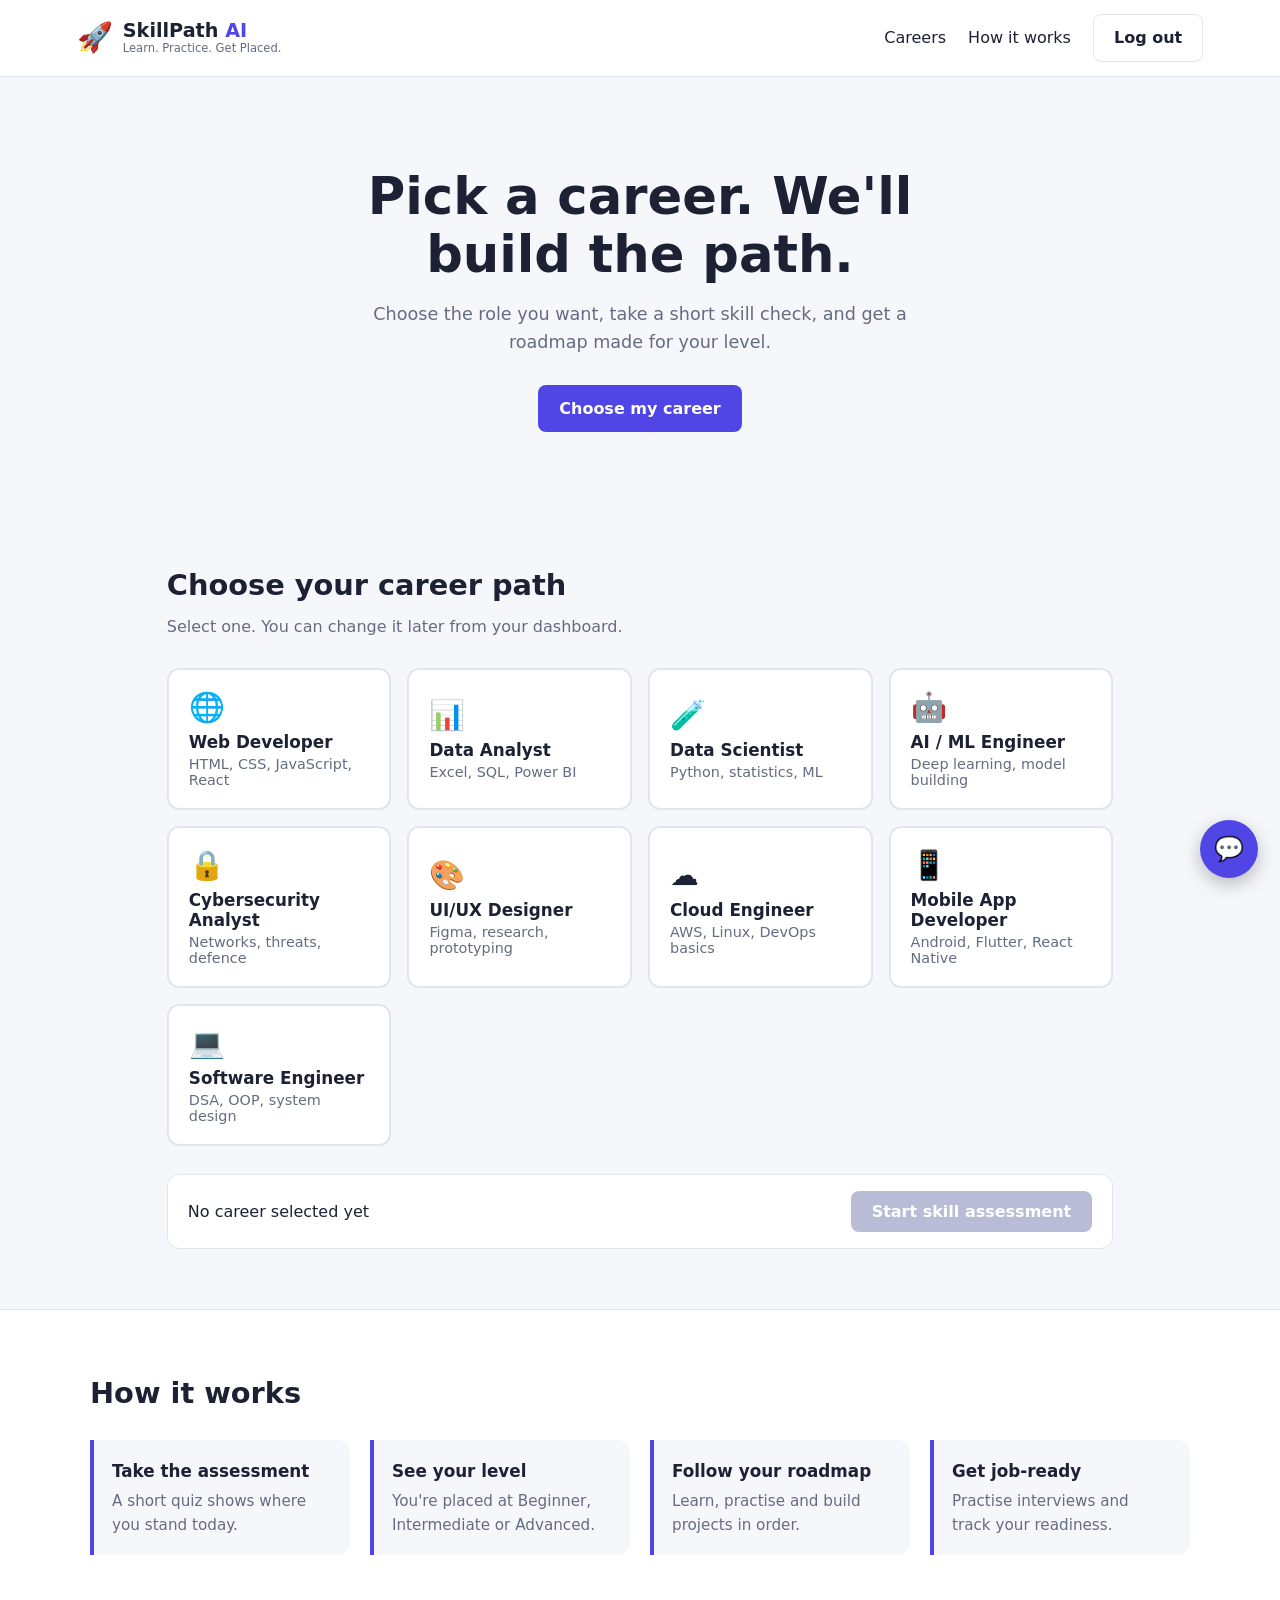
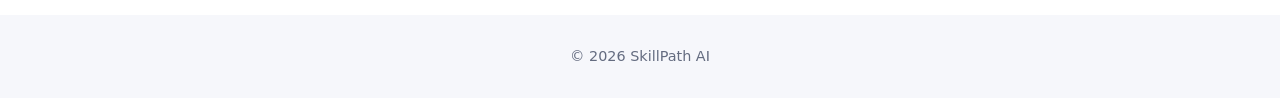
==== landing.html @ 6e5d6d60 "Add all SKillpath AI pages" ====
<!DOCTYPE html>
<html lang="en">
<head>
  <meta charset="UTF-8">
  <meta name="viewport" content="width=device-width, initial-scale=1">
  <title>SkillPath AI | Choose your career path</title>
  <link rel="stylesheet" href="landing.css">
</head>
<body>

  <!-- TOP BAR -->
  <header class="topbar">
    <a class="logo" href="landing.html">
      <span class="logo-icon">🚀</span>
      <span class="logo-text">
        <strong>SkillPath <em>AI</em></strong>
        <small>Learn. Practice. Get Placed.</small>
      </span>
    </a>
    <nav>
      <a href="#careers">Careers</a>
      <a href="#how">How it works</a>
      <a href="login.html" class="btn btn-ghost">Log out</a>
    </nav>
  </header>

  <!-- HERO -->
  <section class="hero">
    <h1>Pick a career. We'll build the path.</h1>
    <p>Choose the role you want, take a short skill check, and get a roadmap made for your level.</p>
    <a href="#careers" class="btn btn-primary">Choose my career</a>
  </section>

  <!-- CAREER SELECTION -->
  <section id="careers" class="section">
    <h2>Choose your career path</h2>
    <p class="sub">Select one. You can change it later from your dashboard.</p>

    <div class="career-grid" id="careerGrid">
      <button class="career-card" data-career="Web Developer">
        <span class="icon">🌐</span><h3>Web Developer</h3><p>HTML, CSS, JavaScript, React</p>
      </button>
      <button class="career-card" data-career="Data Analyst">
        <span class="icon">📊</span><h3>Data Analyst</h3><p>Excel, SQL, Power BI</p>
      </button>
      <button class="career-card" data-career="Data Scientist">
        <span class="icon">🧪</span><h3>Data Scientist</h3><p>Python, statistics, ML</p>
      </button>
      <button class="career-card" data-career="AI / ML Engineer">
        <span class="icon">🤖</span><h3>AI / ML Engineer</h3><p>Deep learning, model building</p>
      </button>
      <button class="career-card" data-career="Cybersecurity Analyst">
        <span class="icon">🔒</span><h3>Cybersecurity Analyst</h3><p>Networks, threats, defence</p>
      </button>
      <button class="career-card" data-career="UI/UX Designer">
        <span class="icon">🎨</span><h3>UI/UX Designer</h3><p>Figma, research, prototyping</p>
      </button>
      <button class="career-card" data-career="Cloud Engineer">
        <span class="icon">☁️</span><h3>Cloud Engineer</h3><p>AWS, Linux, DevOps basics</p>
      </button>
      <button class="career-card" data-career="Mobile App Developer">
        <span class="icon">📱</span><h3>Mobile App Developer</h3><p>Android, Flutter, React Native</p>
      </button>
      <button class="career-card" data-career="Software Engineer">
        <span class="icon">💻</span><h3>Software Engineer</h3><p>DSA, OOP, system design</p>
      </button>
    </div>

    <div class="selection-bar" id="selectionBar">
      <p id="selectionText">No career selected yet</p>
      <button class="btn btn-primary" id="continueBtn" disabled>Start skill assessment</button>
    </div>
  </section>

  <!-- HOW IT WORKS -->
  <section id="how" class="section alt">
    <h2>How it works</h2>
    <ol class="steps">
      <li><h3>Take the assessment</h3><p>A short quiz shows where you stand today.</p></li>
      <li><h3>See your level</h3><p>You're placed at Beginner, Intermediate or Advanced.</p></li>
      <li><h3>Follow your roadmap</h3><p>Learn, practise and build projects in order.</p></li>
      <li><h3>Get job-ready</h3><p>Practise interviews and track your readiness.</p></li>
    </ol>
  </section>

  <footer>© 2026 SkillPath AI</footer>

  <!-- CHATBOT (this page only) -->
  <button class="chat-toggle" id="chatToggle" aria-label="Open chat">💬</button>

  <div class="chat-window" id="chatWindow" hidden>
    <div class="chat-head">
      <strong>SkillPath Assistant</strong>
      <button id="chatClose" aria-label="Close chat">✕</button>
    </div>
    <div class="chat-body" id="chatBody"></div>
    <div class="chat-quick" id="chatQuick">
      <button>Which career should I pick?</button>
      <button>How does the assessment work?</button>
      <button>Is SkillPath free?</button>
    </div>
    <div class="chat-input">
      <input type="text" id="chatInput" placeholder="Ask about careers..." autocomplete="off">
      <button id="chatSend">Send</button>
    </div>
  </div>

  <script src="landing.js"></script>
</body>
</html>
---- landing.css ----
/* ---------- Colours: change these to match your dashboard ---------- */
:root {
  --bg: #f6f7fb;
  --surface: #ffffff;
  --text: #1c2233;
  --muted: #646c80;
  --primary: #4f46e5;
  --primary-dark: #3d35c4;
  --border: #e2e5ee;
  --radius: 12px;
}

* { box-sizing: border-box; margin: 0; padding: 0; }
body { font-family: "Segoe UI", system-ui, sans-serif; background: var(--bg); color: var(--text); line-height: 1.6; }
a { color: inherit; text-decoration: none; }
:focus-visible { outline: 3px solid var(--primary); outline-offset: 2px; }

/* ---------- Top bar ---------- */
.topbar { display: flex; justify-content: space-between; align-items: center; padding: 14px 6vw; background: var(--surface); border-bottom: 1px solid var(--border); position: sticky; top: 0; z-index: 10; }
.logo { display: flex; align-items: center; gap: 10px; }
.logo-icon { font-size: 1.8rem; line-height: 1; }
.logo-text { display: flex; flex-direction: column; line-height: 1.2; }
.logo-text strong { font-size: 1.2rem; font-weight: 700; }
.logo-text em { font-style: normal; color: var(--primary); }
.logo-text small { font-size: .72rem; color: var(--muted); }
.topbar nav { display: flex; align-items: center; gap: 22px; }
.topbar nav a:not(.btn):hover { color: var(--primary); }

/* ---------- Buttons ---------- */
.btn { display: inline-block; padding: 10px 20px; border-radius: 8px; border: 1px solid transparent; font-size: 1rem; font-weight: 600; cursor: pointer; font-family: inherit; }
.btn-primary { background: var(--primary); color: #fff; }
.btn-primary:hover:not(:disabled) { background: var(--primary-dark); }
.btn-primary:disabled { background: #b9bcd6; cursor: not-allowed; }
.btn-ghost { border-color: var(--border); background: transparent; }
.btn-ghost:hover { border-color: var(--primary); color: var(--primary); }

/* ---------- Hero ---------- */
.hero { text-align: center; padding: 90px 6vw 70px; max-width: 760px; margin: 0 auto; }
.hero h1 { font-size: clamp(2rem, 5vw, 3.2rem); line-height: 1.15; margin-bottom: 16px; }
.hero p { color: var(--muted); font-size: 1.1rem; margin-bottom: 28px; }

/* ---------- Sections ---------- */
.section { padding: 60px 6vw; max-width: 1100px; margin: 0 auto; }
.section.alt { max-width: none; background: var(--surface); border-top: 1px solid var(--border); }
.section.alt > * { max-width: 1100px; margin-left: auto; margin-right: auto; }
.section h2 { font-size: 1.8rem; margin-bottom: 6px; }
.sub { color: var(--muted); margin-bottom: 28px; }

/* ---------- Career cards ---------- */
.career-grid { display: grid; grid-template-columns: repeat(auto-fill, minmax(220px, 1fr)); gap: 16px; }
.career-card { text-align: left; background: var(--surface); border: 2px solid var(--border); border-radius: var(--radius); padding: 20px; cursor: pointer; font-family: inherit; color: inherit; transition: border-color .15s, transform .15s; }
.career-card:hover { border-color: var(--primary); transform: translateY(-2px); }
.career-card.selected { border-color: var(--primary); background: #eeedfd; }
.career-card .icon { font-size: 1.8rem; }
.career-card h3 { margin: 8px 0 4px; font-size: 1.05rem; }
.career-card p { color: var(--muted); font-size: .9rem; }

/* ---------- Selection bar ---------- */
.selection-bar { display: flex; justify-content: space-between; align-items: center; flex-wrap: wrap; gap: 12px; margin-top: 28px; padding: 16px 20px; background: var(--surface); border: 1px solid var(--border); border-radius: var(--radius); }

/* ---------- Steps ---------- */
.steps { list-style: none; display: grid; grid-template-columns: repeat(auto-fit, minmax(210px, 1fr)); gap: 20px; margin-top: 24px; }
.steps li { padding: 18px; border-left: 4px solid var(--primary); background: var(--bg); border-radius: 0 var(--radius) var(--radius) 0; }
.steps h3 { margin-bottom: 4px; font-size: 1.05rem; }
.steps p { color: var(--muted); font-size: .95rem; }

footer { text-align: center; padding: 30px; color: var(--muted); font-size: .9rem; }

/* ---------- Chatbot ---------- */
.chat-toggle { position: fixed; right: 22px; bottom: 22px; width: 58px; height: 58px; border-radius: 50%; border: none; background: var(--primary); color: #fff; font-size: 1.5rem; cursor: pointer; box-shadow: 0 6px 18px rgba(0,0,0,.25); z-index: 20; }
.chat-window { position: fixed; right: 22px; bottom: 92px; width: 340px; max-width: calc(100vw - 32px); height: 470px; background: var(--surface); border: 1px solid var(--border); border-radius: var(--radius); box-shadow: 0 12px 32px rgba(0,0,0,.22); display: flex; flex-direction: column; overflow: hidden; z-index: 20; }
.chat-window[hidden] { display: none; }
.chat-head { display: flex; justify-content: space-between; align-items: center; padding: 12px 16px; background: var(--primary); color: #fff; }
.chat-head button { background: none; border: none; color: #fff; font-size: 1.1rem; cursor: pointer; }
.chat-body { flex: 1; overflow-y: auto; padding: 14px; display: flex; flex-direction: column; gap: 10px; }
.msg { max-width: 85%; padding: 9px 13px; border-radius: 14px; font-size: .93rem; }
.msg.bot { background: #eef0f6; align-self: flex-start; border-bottom-left-radius: 4px; }
.msg.user { background: var(--primary); color: #fff; align-self: flex-end; border-bottom-right-radius: 4px; }
.chat-quick { display: flex; flex-wrap: wrap; gap: 6px; padding: 0 14px 10px; }
.chat-quick button { font-family: inherit; font-size: .8rem; padding: 5px 10px; border: 1px solid var(--primary); color: var(--primary); background: transparent; border-radius: 16px; cursor: pointer; }
.chat-quick button:hover { background: var(--primary); color: #fff; }
.chat-input { display: flex; gap: 8px; padding: 10px; border-top: 1px solid var(--border); }
.chat-input input { flex: 1; padding: 9px 12px; border: 1px solid var(--border); border-radius: 8px; font-family: inherit; font-size: .95rem; }
.chat-input button { padding: 9px 14px; border: none; border-radius: 8px; background: var(--primary); color: #fff; font-weight: 600; cursor: pointer; }

@media (max-width: 600px) {
  .topbar nav a:not(.btn) { display: none; }
  .hero { padding-top: 60px; }
}
@media (prefers-reduced-motion: reduce) {
  * { transition: none !important; }
}
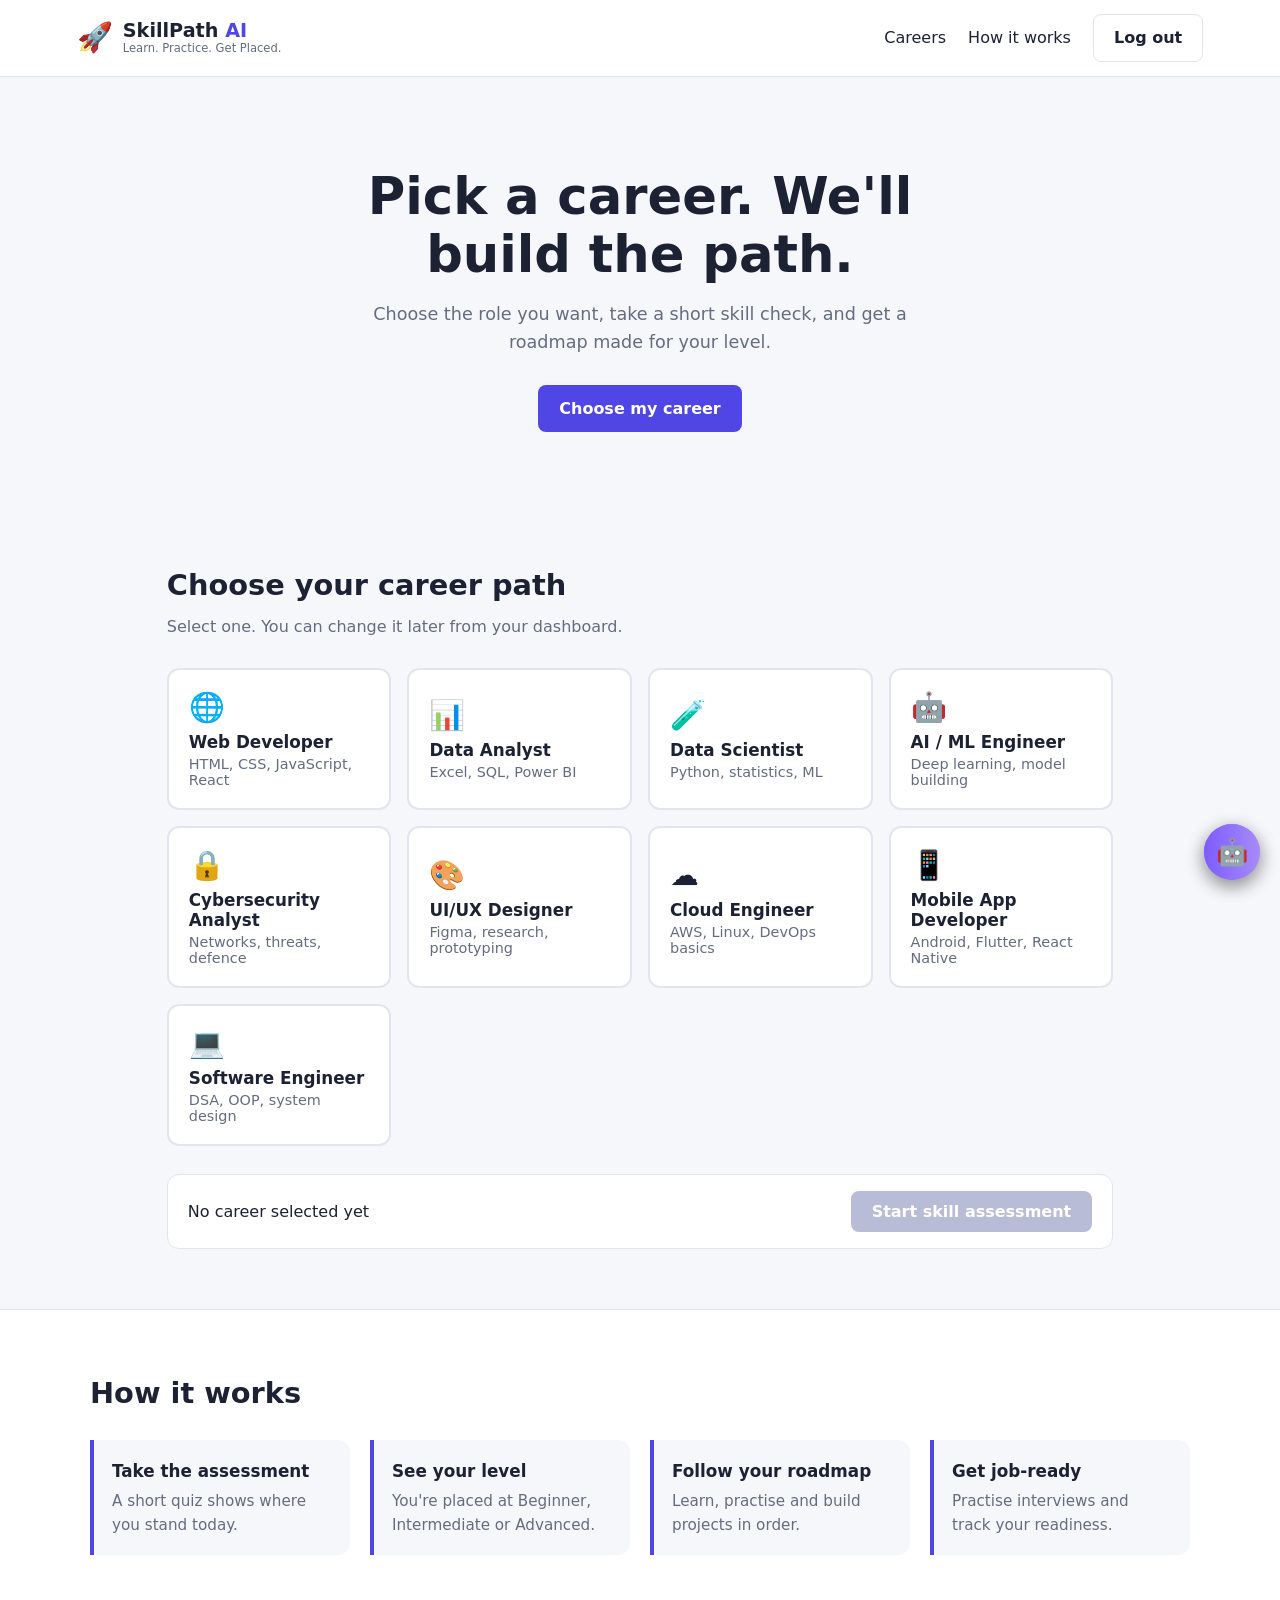
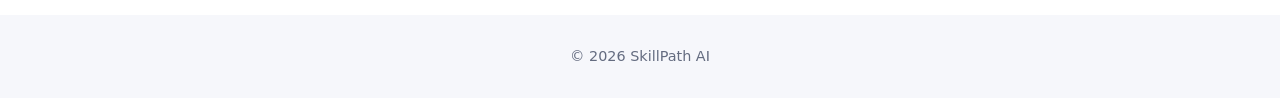
==== commit 403b7576: "Add files via upload" ====
--- a/landing.html
+++ b/landing.html
@@ -106,5 +106,16 @@
   </div>
 
   <script src="landing.js"></script>
+  <button id="chatToggle" class="chat-toggle">🤖</button>
+<div id="chatBox" class="chat-box">
+  <div class="chat-header">SkillPath AI Assistant <span id="chatClose">✕</span></div>
+  <div id="chatMessages" class="chat-messages">
+    <div class="msg bot">Hi! Tell me what you like and I'll suggest a career path. Try "I'm a complete beginner".</div>
+  </div>
+  <div class="chat-input-row">
+    <input type="text" id="chatInput" placeholder="Type your message...">
+    <button id="chatSend">Send</button>
+  </div>
+</div>
 </body>
 </html>
--- a/landing.css
+++ b/landing.css
@@ -89,4 +89,16 @@
 }
 @media (prefers-reduced-motion: reduce) {
   * { transition: none !important; }
-}+}
+.chat-toggle { position: fixed; bottom: 20px; right: 20px; width: 56px; height: 56px; border-radius: 50%; border: none; background: linear-gradient(to right, #7c5cff, #a78bfa); font-size: 26px; cursor: pointer; z-index: 1000; }
+.chat-box { display: none; position: fixed; bottom: 90px; right: 20px; width: 320px; max-width: calc(100vw - 40px); height: 400px; background: white; border-radius: 14px; box-shadow: 0 8px 30px rgba(0,0,0,0.2); flex-direction: column; z-index: 1000; overflow: hidden; }
+.chat-box.open { display: flex; }
+.chat-header { background: linear-gradient(to right, #7c5cff, #a78bfa); color: white; padding: 14px; font-weight: bold; font-size: 14px; display: flex; justify-content: space-between; }
+.chat-header span { cursor: pointer; }
+.chat-messages { flex: 1; padding: 12px; overflow-y: auto; display: flex; flex-direction: column; gap: 8px; }
+.msg { padding: 10px 12px; border-radius: 10px; font-size: 13px; max-width: 85%; line-height: 1.5; }
+.msg.bot { background: #f3f0ff; color: #333; align-self: flex-start; }
+.msg.user { background: #7c5cff; color: white; align-self: flex-end; }
+.chat-input-row { display: flex; border-top: 1px solid #eee; }
+.chat-input-row input { flex: 1; border: none; padding: 12px; font-size: 13px; outline: none; }
+.chat-input-row button { border: none; background: #7c5cff; color: white; padding: 0 16px; cursor: pointer; font-weight: bold; }
